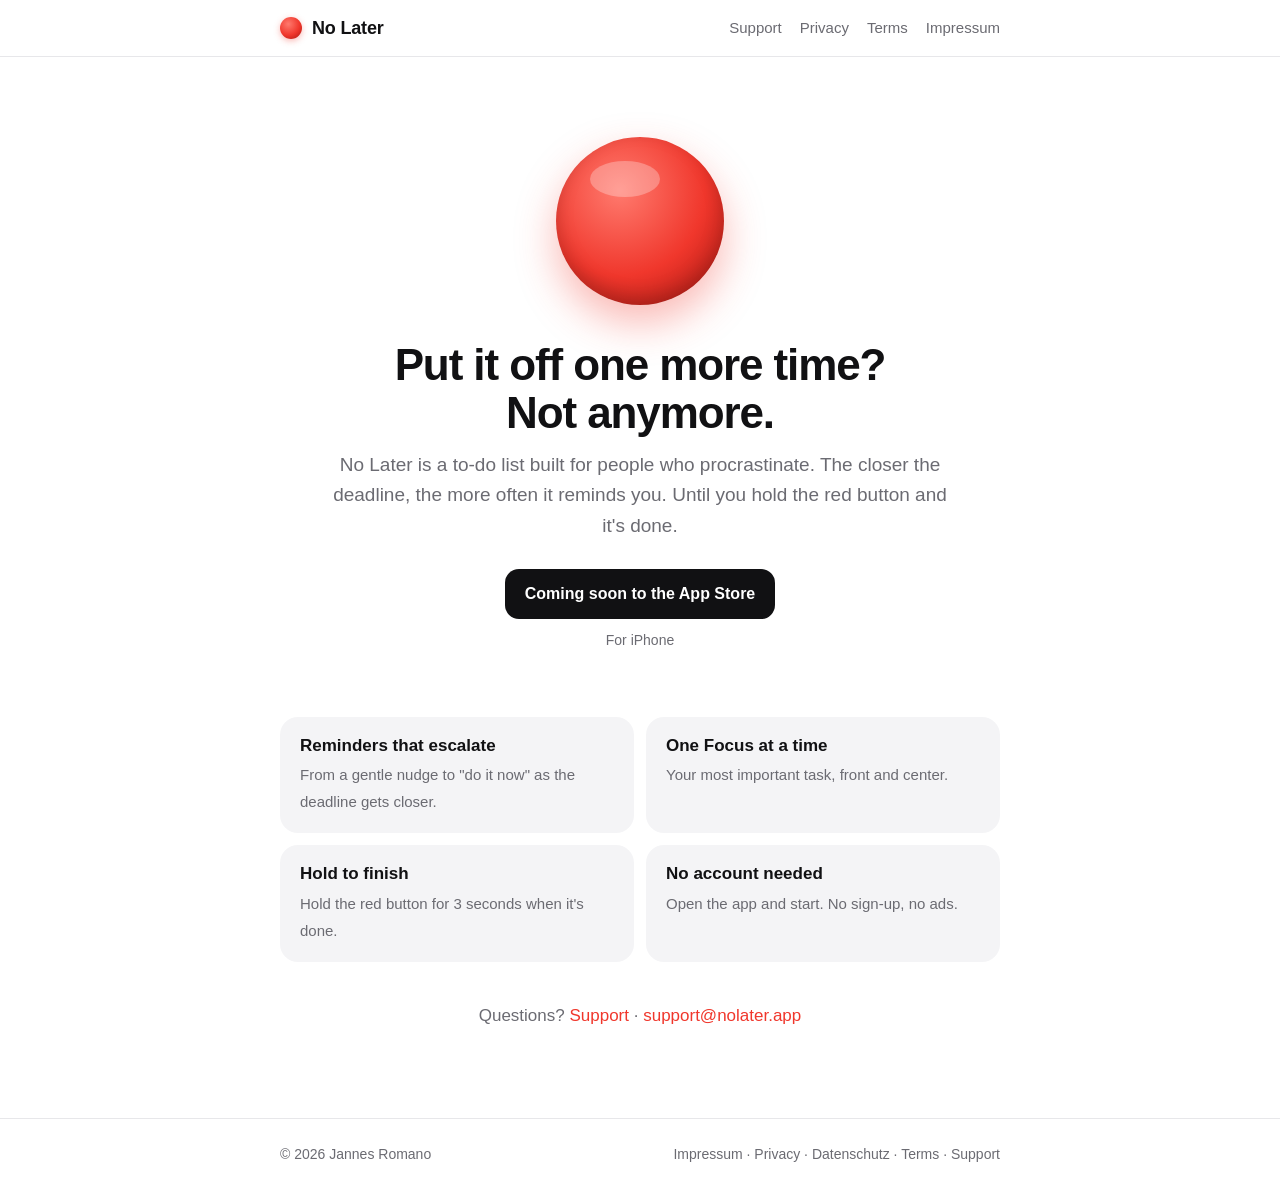
==== index.html @ 513e259f "Add No Later website (start page, support, privacy, terms, Impressum) Co-Authored-By: Claude Opus 5." ====
<!doctype html>
<html lang="en">
<head>
<meta charset="utf-8">
<meta name="viewport" content="width=device-width, initial-scale=1, viewport-fit=cover">
<title>No Later – Beat Procrastination</title>
<meta name="description" content="No Later is a to-do list for people who procrastinate. Reminders get more frequent as the deadline gets closer.">
<link rel="icon" href="data:image/svg+xml,%3Csvg xmlns='http://www.w3.org/2000/svg' viewBox='0 0 64 64'%3E%3Cdefs%3E%3CradialGradient id='g' cx='38%25' cy='32%25' r='70%25'%3E%3Cstop offset='0' stop-color='%23FF7A6E'/%3E%3Cstop offset='.55' stop-color='%23F0372C'/%3E%3Cstop offset='1' stop-color='%23A8150F'/%3E%3C/radialGradient%3E%3C/defs%3E%3Ccircle cx='32' cy='32' r='28' fill='url(%23g)'/%3E%3C/svg%3E">
<link rel="stylesheet" href="style.css">
</head>
<body>
<header class="top"><div class="wrap">
  <a class="brand" href="index.html"><span class="dot" aria-hidden="true"></span>No Later</a>
  <nav class="links" aria-label="Main"><a href="support.html">Support</a><a href="privacy.html">Privacy</a><a href="terms.html">Terms</a><a href="impressum.html">Impressum</a></nav>
</div></header>
<main><div class="wrap">
<section class="hero">
  <div class="button3d" aria-hidden="true"></div>
  <h1>Put it off one more time?<br>Not anymore.</h1>
  <p class="lead">No Later is a to-do list built for people who procrastinate. The closer the deadline, the more often it reminds you. Until you hold the red button and it's done.</p>
  <span class="cta">Coming soon to the App Store</span>
  <p class="soon">For iPhone</p>
</section>
<section class="features">
  <div class="feat"><b>Reminders that escalate</b><span>From a gentle nudge to "do it now" as the deadline gets closer.</span></div>
  <div class="feat"><b>One Focus at a time</b><span>Your most important task, front and center.</span></div>
  <div class="feat"><b>Hold to finish</b><span>Hold the red button for 3 seconds when it's done.</span></div>
  <div class="feat"><b>No account needed</b><span>Open the app and start. No sign-up, no ads.</span></div>
</section>
<p class="muted" style="margin-top:40px;text-align:center">Questions? <a href="support.html">Support</a> · <a href="mailto:support@nolater.app">support@nolater.app</a></p>

</div></main>
<footer><div class="wrap">
  <span>© 2026 Jannes Romano</span>
  <span><a href="impressum.html">Impressum</a> · <a href="privacy.html">Privacy</a> · <a href="datenschutz.html">Datenschutz</a> · <a href="terms.html">Terms</a> · <a href="support.html">Support</a></span>
</div></footer>
</body>
</html>
---- style.css ----
:root{
  --bg:#ffffff; --fg:#111113; --muted:#6b6b72; --line:#e7e7ea; --card:#f4f4f6;
  --accent:#F0372C; --accent-ink:#ffffff;
  --sans:-apple-system,BlinkMacSystemFont,"SF Pro Text","Inter","Segoe UI",Roboto,Helvetica,Arial,sans-serif;
  --display:-apple-system,BlinkMacSystemFont,"SF Pro Display","Inter","Segoe UI",Roboto,Helvetica,Arial,sans-serif;
  color-scheme:light;
}
@media (prefers-color-scheme: dark){
  :root{ --bg:#000000; --fg:#f5f5f7; --muted:#98989f; --line:#2c2c2e; --card:#1c1c1e; color-scheme:dark; }
}
*{box-sizing:border-box}
html{-webkit-text-size-adjust:100%}
body{margin:0;background:var(--bg);color:var(--fg);font:17px/1.6 var(--sans);-webkit-font-smoothing:antialiased}
a{color:var(--accent);text-decoration:none}
a:hover{text-decoration:underline}
a:focus-visible,button:focus-visible{outline:2px solid var(--accent);outline-offset:3px;border-radius:6px}
.wrap{max-width:760px;margin:0 auto;padding-inline:max(20px,env(safe-area-inset-left,0px)) max(20px,env(safe-area-inset-right,0px))}
header.top{border-bottom:1px solid var(--line)}
header.top .wrap{display:flex;align-items:center;justify-content:space-between;gap:16px;padding-block:16px}
.brand{white-space:nowrap;flex-shrink:0;display:flex;align-items:center;gap:10px;color:var(--fg);font:700 18px/1 var(--display);letter-spacing:-.01em}
.brand:hover{text-decoration:none}
.dot{width:22px;height:22px;border-radius:50%;background:radial-gradient(circle at 38% 32%,#FF7A6E 0%,#F0372C 55%,#A8150F 100%);box-shadow:0 2px 6px rgba(240,55,44,.35)}
nav.links{display:flex;gap:18px;flex-wrap:wrap;font-size:15px}
nav.links a{color:var(--muted)}
nav.links a:hover{color:var(--fg);text-decoration:none}
main{padding-block:48px 72px}
h1{font:800 clamp(32px,6vw,44px)/1.1 var(--display);letter-spacing:-.025em;margin:0 0 12px;text-wrap:balance}
h2{font:700 22px/1.3 var(--display);letter-spacing:-.01em;margin:40px 0 10px}
h3{font:650 18px/1.35 var(--display);margin:26px 0 6px}
p,li{color:var(--fg)}
.muted{color:var(--muted)}
.lead{font-size:19px;color:var(--muted);margin:0 0 28px;max-width:60ch}
ul{padding-left:1.2em}
li{margin:4px 0}
.card{background:var(--card);border-radius:18px;padding:20px 22px;margin:18px 0}
.card p{margin:4px 0}
.lang{font-size:14px;color:var(--muted);margin-bottom:24px}
.toc{columns:2;column-gap:28px;font-size:15px;padding-left:1.1em}
@media (max-width:560px){.toc{columns:1}}
@media (max-width:560px){nav.links{gap:10px;font-size:13px;justify-content:flex-end;flex-wrap:nowrap}header.top .wrap{gap:10px}}
footer{border-top:1px solid var(--line)}
footer .wrap{display:flex;justify-content:space-between;flex-wrap:wrap;gap:12px;padding-block:24px;font-size:14px;color:var(--muted)}
footer a{color:var(--muted)}
/* landing */
.hero{display:flex;flex-direction:column;align-items:center;text-align:center;padding-block:24px 8px}
.button3d{width:168px;height:168px;border-radius:50%;margin:8px auto 36px;position:relative;
  background:radial-gradient(circle at 38% 32%,#FF7A6E 0%,#F0372C 55%,#A8150F 100%);
  box-shadow:0 18px 40px rgba(240,55,44,.35), inset 0 -8px 18px rgba(0,0,0,.18)}
.button3d::after{content:"";position:absolute;left:34px;top:24px;width:70px;height:36px;border-radius:50%;background:rgba(255,255,255,.28)}
@media (prefers-reduced-motion:no-preference){ .button3d{animation:breathe 3.2s ease-in-out infinite} }
@keyframes breathe{50%{transform:scale(1.03)}}
.cta{display:inline-flex;align-items:center;gap:10px;background:var(--fg);color:var(--bg);border-radius:14px;padding:12px 20px;font-weight:600;font-size:16px}
.cta:hover{text-decoration:none;opacity:.9}
.soon{font-size:14px;color:var(--muted);margin-top:10px}
.features{display:grid;grid-template-columns:repeat(2,minmax(0,1fr));gap:12px;margin-top:44px;text-align:left}
@media (max-width:600px){.features{grid-template-columns:1fr}}
.feat{background:var(--card);border-radius:18px;padding:18px 20px}
.feat b{display:block;font:650 17px/1.3 var(--display);margin-bottom:4px}
.feat span{color:var(--muted);font-size:15px}
.ph{background:rgba(240,55,44,.12);border-radius:4px;padding:0 4px}
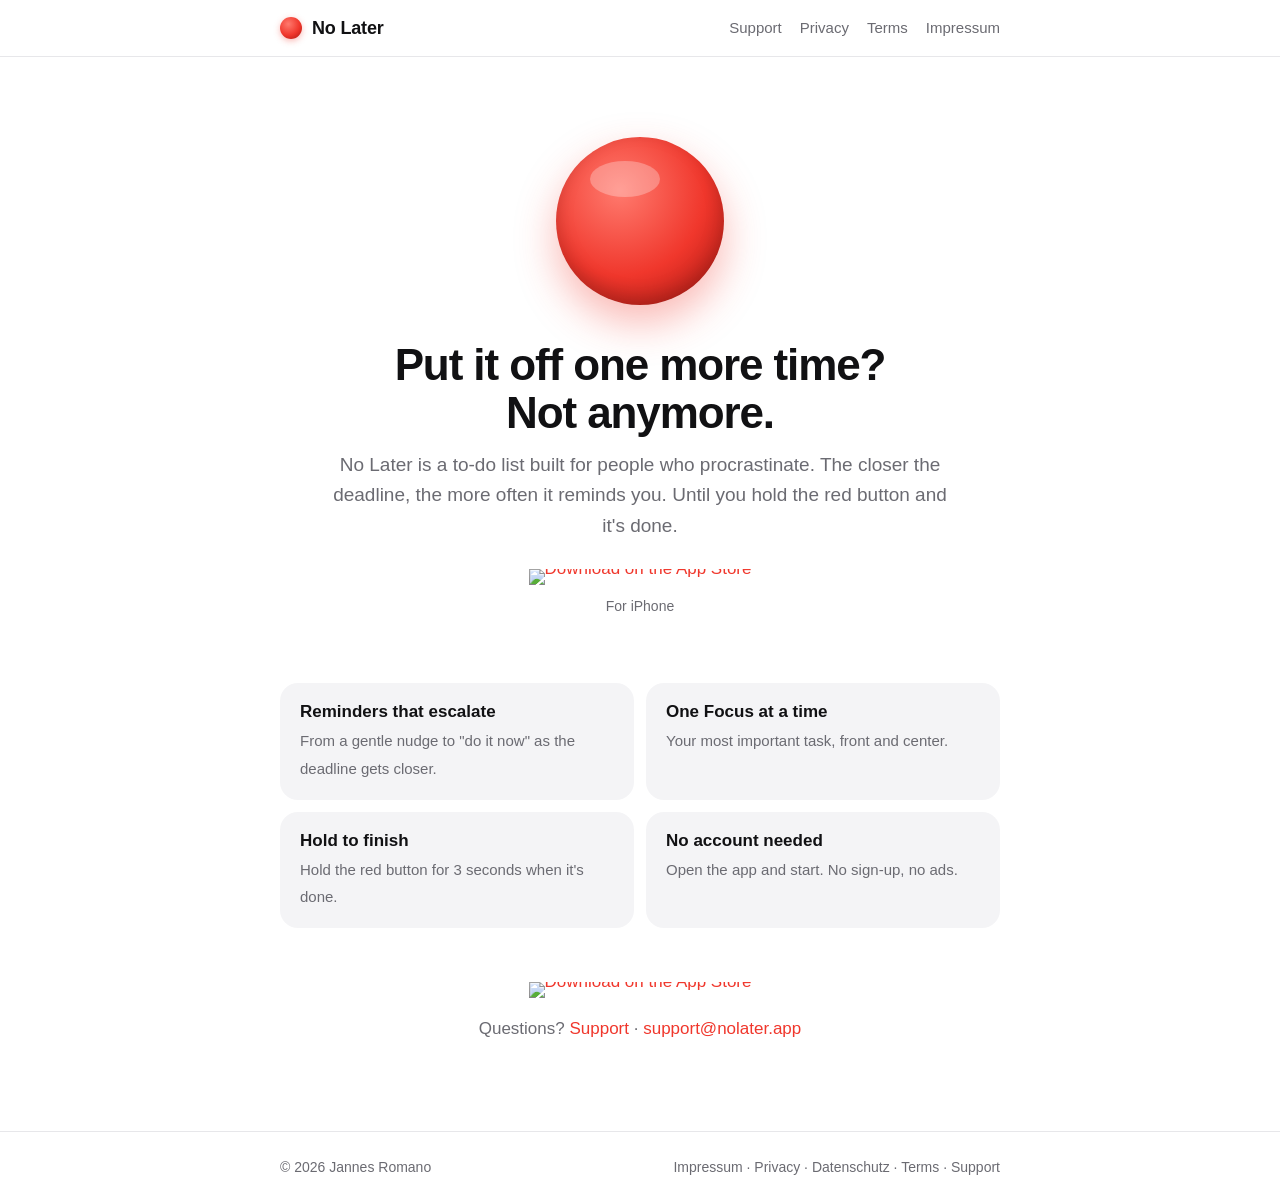
==== commit 848ea417: "Launch: App-Store-Badge mit Kampagnenlink, Smart App Banner (erst zum Launch nach main mergen) Co-Au" ====
--- a/index.html
+++ b/index.html
@@ -6,6 +6,7 @@
 <title>No Later – Beat Procrastination</title>
 <meta name="description" content="No Later is a to-do list for people who procrastinate. Reminders get more frequent as the deadline gets closer.">
 <link rel="icon" href="data:image/svg+xml,%3Csvg xmlns='http://www.w3.org/2000/svg' viewBox='0 0 64 64'%3E%3Cdefs%3E%3CradialGradient id='g' cx='38%25' cy='32%25' r='70%25'%3E%3Cstop offset='0' stop-color='%23FF7A6E'/%3E%3Cstop offset='.55' stop-color='%23F0372C'/%3E%3Cstop offset='1' stop-color='%23A8150F'/%3E%3C/radialGradient%3E%3C/defs%3E%3Ccircle cx='32' cy='32' r='28' fill='url(%23g)'/%3E%3C/svg%3E">
+<meta name="apple-itunes-app" content="app-id=6831222952">
 <link rel="stylesheet" href="style.css">
 </head>
 <body>
@@ -18,7 +19,7 @@
   <div class="button3d" aria-hidden="true"></div>
   <h1>Put it off one more time?<br>Not anymore.</h1>
   <p class="lead">No Later is a to-do list built for people who procrastinate. The closer the deadline, the more often it reminds you. Until you hold the red button and it's done.</p>
-  <span class="cta">Coming soon to the App Store</span>
+  <a class="badge" href="https://apps.apple.com/app/apple-store/id6831222952?pt=129748574&ct=website&mt=8"><img src="https://tools.applemediaservices.com/api/badges/download-on-the-app-store/black/en-us?size=250x83" alt="Download on the App Store" width="180" height="60"></a>
   <p class="soon">For iPhone</p>
 </section>
 <section class="features">
@@ -27,7 +28,8 @@
   <div class="feat"><b>Hold to finish</b><span>Hold the red button for 3 seconds when it's done.</span></div>
   <div class="feat"><b>No account needed</b><span>Open the app and start. No sign-up, no ads.</span></div>
 </section>
-<p class="muted" style="margin-top:40px;text-align:center">Questions? <a href="support.html">Support</a> · <a href="mailto:support@nolater.app">support@nolater.app</a></p>
+<p style="margin-top:40px;text-align:center"><a class="badge" href="https://apps.apple.com/app/apple-store/id6831222952?pt=129748574&ct=website&mt=8"><img src="https://tools.applemediaservices.com/api/badges/download-on-the-app-store/black/en-us?size=250x83" alt="Download on the App Store" width="180" height="60"></a></p>
+<p class="muted" style="margin-top:16px;text-align:center">Questions? <a href="support.html">Support</a> · <a href="mailto:support@nolater.app">support@nolater.app</a></p>
 
 </div></main>
 <footer><div class="wrap">
--- a/style.css
+++ b/style.css
@@ -58,3 +58,7 @@
 .feat b{display:block;font:650 17px/1.3 var(--display);margin-bottom:4px}
 .feat span{color:var(--muted);font-size:15px}
 .ph{background:rgba(240,55,44,.12);border-radius:4px;padding:0 4px}
+
+.badge{display:inline-block;line-height:0}
+.badge img{height:60px;width:auto}
+@media (prefers-color-scheme:dark){.badge img{outline:1px solid #555;border-radius:12px}}
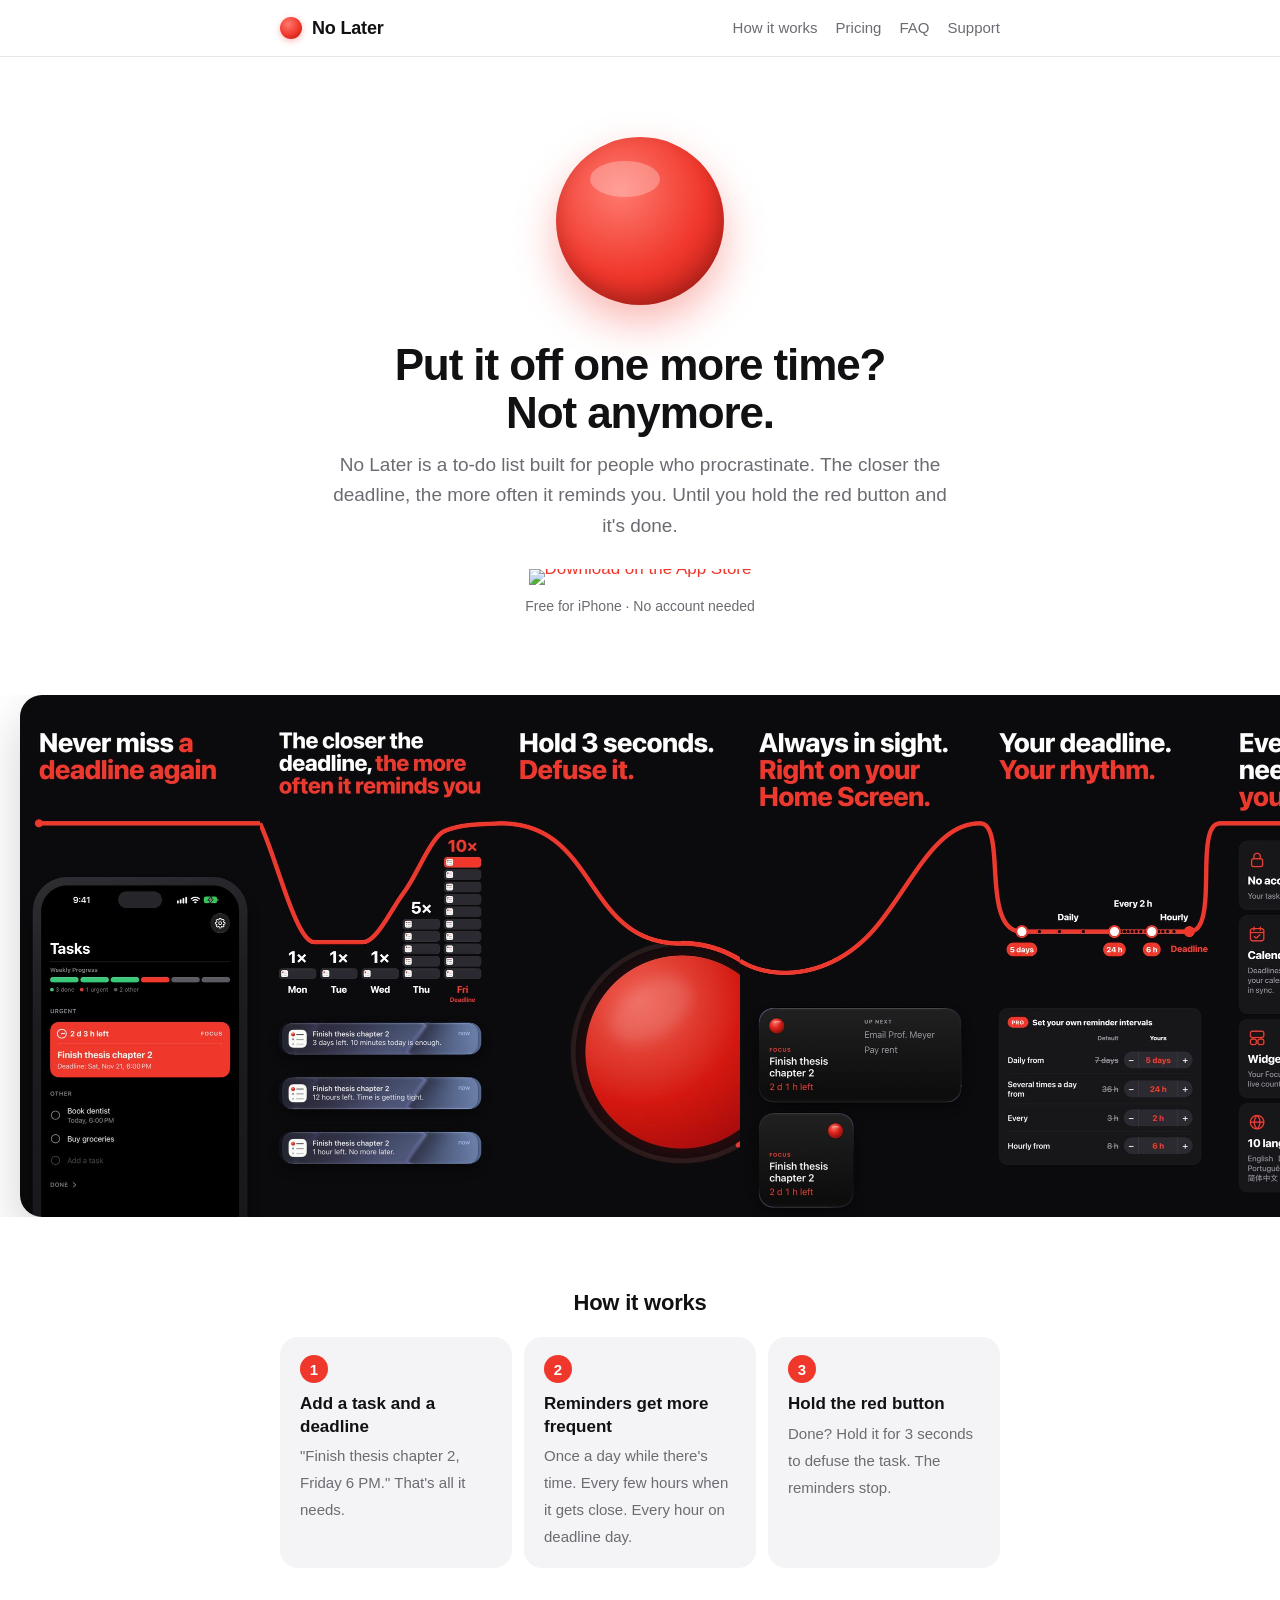
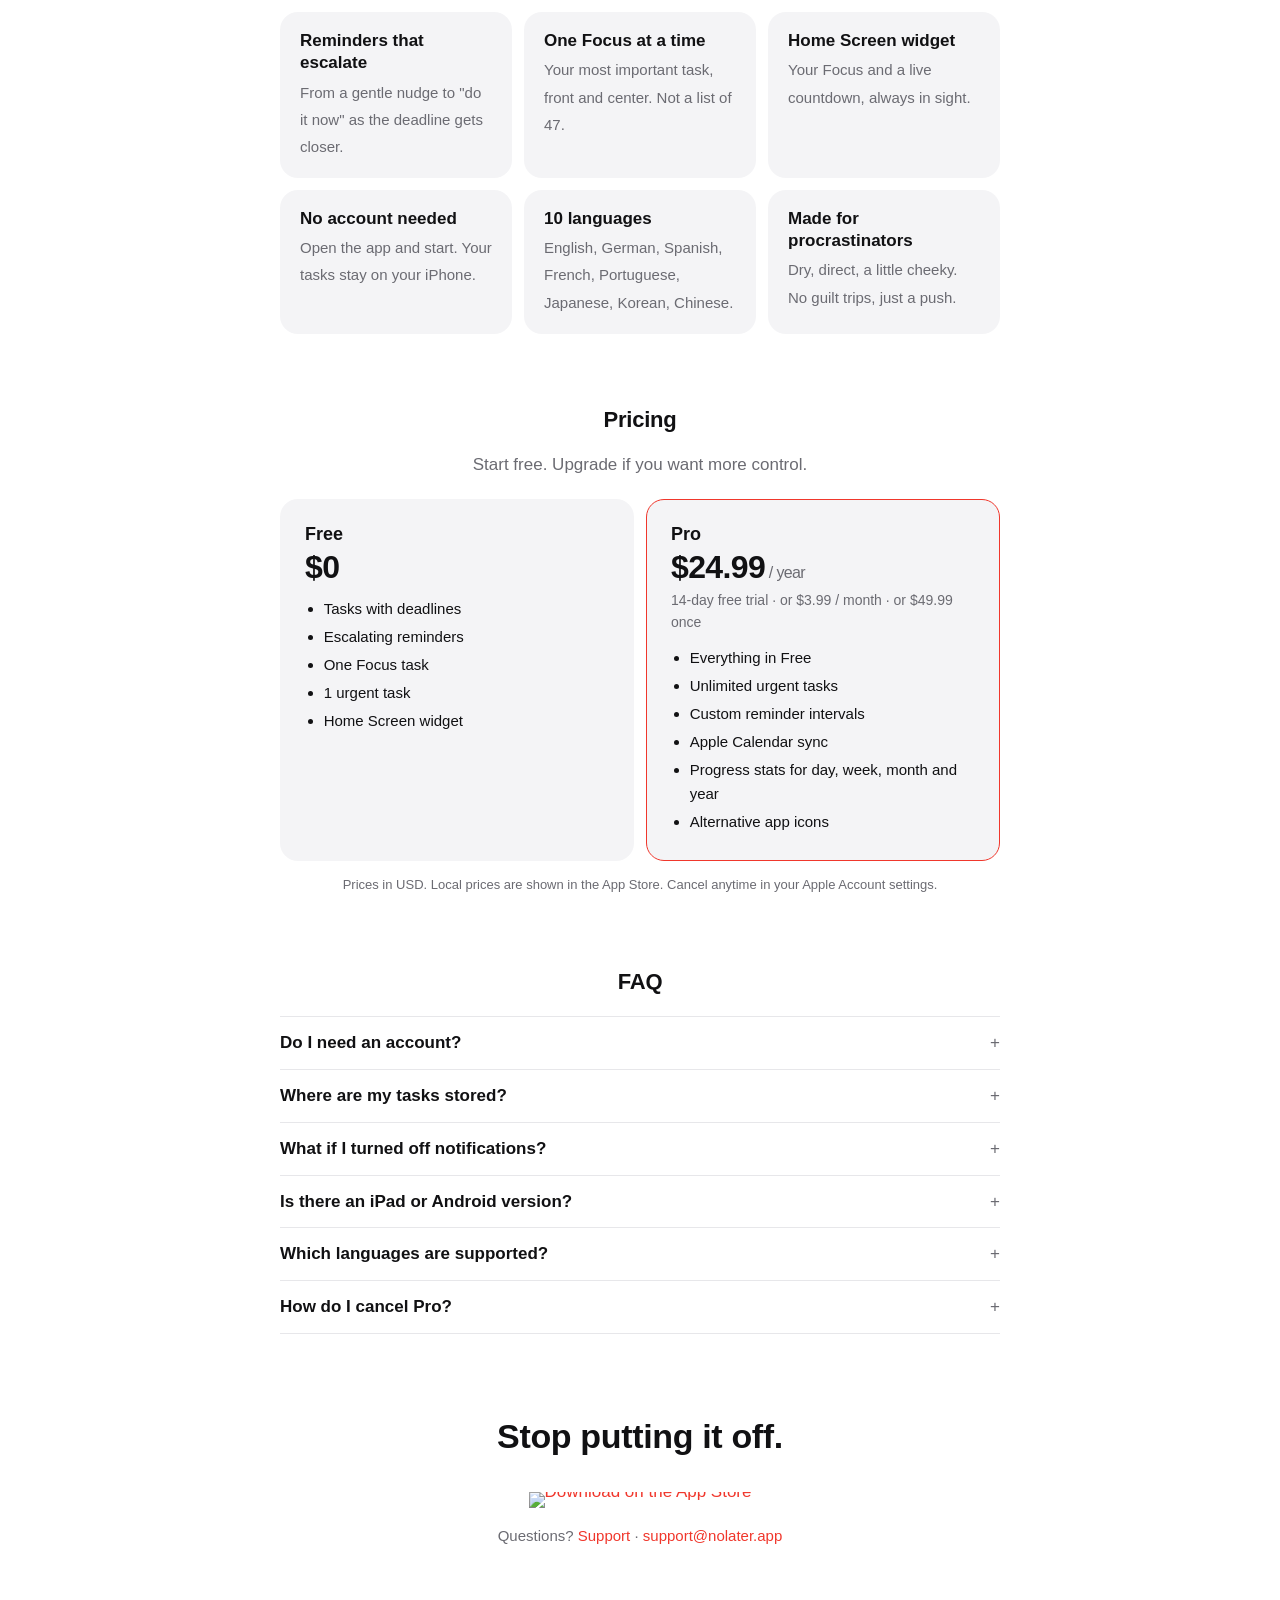
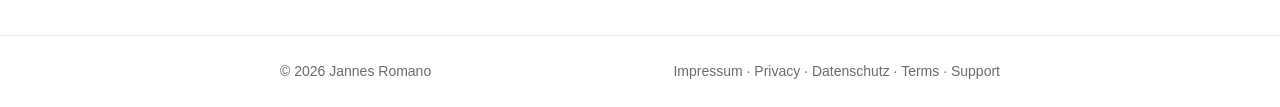
==== commit 308a6e08: "Website v2: screenshots, how it works, pricing, FAQ, OG image, app icons, structured data Co-Authore" ====
--- a/index.html
+++ b/index.html
@@ -3,35 +3,147 @@
 <head>
 <meta charset="utf-8">
 <meta name="viewport" content="width=device-width, initial-scale=1, viewport-fit=cover">
-<title>No Later – Beat Procrastination</title>
-<meta name="description" content="No Later is a to-do list for people who procrastinate. Reminders get more frequent as the deadline gets closer.">
-<link rel="icon" href="data:image/svg+xml,%3Csvg xmlns='http://www.w3.org/2000/svg' viewBox='0 0 64 64'%3E%3Cdefs%3E%3CradialGradient id='g' cx='38%25' cy='32%25' r='70%25'%3E%3Cstop offset='0' stop-color='%23FF7A6E'/%3E%3Cstop offset='.55' stop-color='%23F0372C'/%3E%3Cstop offset='1' stop-color='%23A8150F'/%3E%3C/radialGradient%3E%3C/defs%3E%3Ccircle cx='32' cy='32' r='28' fill='url(%23g)'/%3E%3C/svg%3E">
+<title>No Later – The To-Do List for Procrastinators</title>
+<meta name="description" content="No Later is a to-do list for people who put things off. Reminders get more frequent as your deadline gets closer. Pick one Focus, hold the red button when it's done. Free for iPhone.">
+<link rel="canonical" href="https://nolater.app/">
+<link rel="icon" href="img/icon.svg" type="image/svg+xml">
+<link rel="icon" href="img/icon-32.png" sizes="32x32" type="image/png">
+<link rel="apple-touch-icon" href="img/apple-touch-icon.png">
 <meta name="apple-itunes-app" content="app-id=6831222952">
+<meta name="theme-color" content="#0B0B0D">
+<meta property="og:type" content="website">
+<meta property="og:site_name" content="No Later">
+<meta property="og:url" content="https://nolater.app/">
+<meta property="og:title" content="No Later – The to-do list for people who put things off">
+<meta property="og:description" content="Reminders get more frequent as your deadline gets closer. Free for iPhone.">
+<meta property="og:image" content="https://nolater.app/img/og.jpg">
+<meta property="og:image:width" content="1200">
+<meta property="og:image:height" content="630">
+<meta property="og:image:alt" content="No Later app screenshots: a to-do list with escalating reminders and a red button">
+<meta name="twitter:card" content="summary_large_image">
+<meta name="twitter:title" content="No Later – The to-do list for people who put things off">
+<meta name="twitter:description" content="Reminders get more frequent as your deadline gets closer. Free for iPhone.">
+<meta name="twitter:image" content="https://nolater.app/img/og.jpg">
+<script type="application/ld+json">
+{
+  "@context": "https://schema.org",
+  "@type": "MobileApplication",
+  "name": "No Later",
+  "alternateName": "No Later: Beat Procrastination",
+  "description": "A to-do list for people who put things off. Reminders get more frequent as your deadline gets closer.",
+  "url": "https://nolater.app/",
+  "image": "https://nolater.app/img/icon-512.png",
+  "operatingSystem": "iOS 18.0 or later",
+  "applicationCategory": "ProductivityApplication",
+  "downloadUrl": "https://apps.apple.com/app/id6831222952",
+  "inLanguage": ["en","de","es","fr","pt-BR","pt-PT","ja","ko","zh-Hans","zh-Hant"],
+  "author": {"@type": "Person", "name": "Jannes Romano"},
+  "offers": [
+    {"@type": "Offer", "name": "Free", "price": "0", "priceCurrency": "USD"},
+    {"@type": "Offer", "name": "Pro Monthly", "price": "3.99", "priceCurrency": "USD"},
+    {"@type": "Offer", "name": "Pro Yearly", "price": "24.99", "priceCurrency": "USD"},
+    {"@type": "Offer", "name": "Pro Lifetime", "price": "49.99", "priceCurrency": "USD"}
+  ]
+}
+</script>
 <link rel="stylesheet" href="style.css">
 </head>
 <body>
 <header class="top"><div class="wrap">
   <a class="brand" href="index.html"><span class="dot" aria-hidden="true"></span>No Later</a>
-  <nav class="links" aria-label="Main"><a href="support.html">Support</a><a href="privacy.html">Privacy</a><a href="terms.html">Terms</a><a href="impressum.html">Impressum</a></nav>
+  <nav class="links" aria-label="Main"><a href="#how">How it works</a><a href="#pricing">Pricing</a><a href="#faq">FAQ</a><a href="support.html">Support</a></nav>
 </div></header>
-<main><div class="wrap">
+<main>
+<div class="wrap">
 <section class="hero">
   <div class="button3d" aria-hidden="true"></div>
   <h1>Put it off one more time?<br>Not anymore.</h1>
   <p class="lead">No Later is a to-do list built for people who procrastinate. The closer the deadline, the more often it reminds you. Until you hold the red button and it's done.</p>
   <a class="badge" href="https://apps.apple.com/app/apple-store/id6831222952?pt=129748574&ct=website&mt=8"><img src="https://tools.applemediaservices.com/api/badges/download-on-the-app-store/black/en-us?size=250x83" alt="Download on the App Store" width="180" height="60"></a>
-  <p class="soon">For iPhone</p>
+  <p class="soon">Free for iPhone · No account needed</p>
 </section>
-<section class="features">
+</div>
+
+<section class="gallery" aria-label="App screenshots">
+  <div class="strip">
+    <img src="img/shot-1.jpg" width="480" height="1043" alt="Never miss a deadline again: the No Later task list with one urgent Focus task">
+    <img src="img/shot-2.jpg" width="480" height="1043" alt="The closer the deadline, the more often it reminds you: from once a day to ten times on deadline day" loading="lazy">
+    <img src="img/shot-3.jpg" width="480" height="1043" alt="Hold 3 seconds to defuse it: the big red button" loading="lazy">
+    <img src="img/shot-4.jpg" width="480" height="1043" alt="Always in sight: Home Screen widgets with your Focus and a countdown" loading="lazy">
+    <img src="img/shot-5.jpg" width="480" height="1043" alt="Your deadline, your rhythm: custom reminder intervals" loading="lazy">
+    <img src="img/shot-6.jpg" width="480" height="1043" alt="No account, calendar, progress, widget, app icons, 10 languages" loading="lazy">
+    <img src="img/shot-7.jpg" width="480" height="1043" alt="Finally done before the deadline" loading="lazy">
+  </div>
+</section>
+
+<div class="wrap">
+<section id="how">
+  <h2 class="center">How it works</h2>
+  <ol class="steps">
+    <li><b>Add a task and a deadline</b><span>"Finish thesis chapter 2, Friday 6 PM." That's all it needs.</span></li>
+    <li><b>Reminders get more frequent</b><span>Once a day while there's time. Every few hours when it gets close. Every hour on deadline day.</span></li>
+    <li><b>Hold the red button</b><span>Done? Hold it for 3 seconds to defuse the task. The reminders stop.</span></li>
+  </ol>
+</section>
+
+<section class="features" aria-label="Features">
   <div class="feat"><b>Reminders that escalate</b><span>From a gentle nudge to "do it now" as the deadline gets closer.</span></div>
-  <div class="feat"><b>One Focus at a time</b><span>Your most important task, front and center.</span></div>
-  <div class="feat"><b>Hold to finish</b><span>Hold the red button for 3 seconds when it's done.</span></div>
-  <div class="feat"><b>No account needed</b><span>Open the app and start. No sign-up, no ads.</span></div>
+  <div class="feat"><b>One Focus at a time</b><span>Your most important task, front and center. Not a list of 47.</span></div>
+  <div class="feat"><b>Home Screen widget</b><span>Your Focus and a live countdown, always in sight.</span></div>
+  <div class="feat"><b>No account needed</b><span>Open the app and start. Your tasks stay on your iPhone.</span></div>
+  <div class="feat"><b>10 languages</b><span>English, German, Spanish, French, Portuguese, Japanese, Korean, Chinese.</span></div>
+  <div class="feat"><b>Made for procrastinators</b><span>Dry, direct, a little cheeky. No guilt trips, just a push.</span></div>
 </section>
-<p style="margin-top:40px;text-align:center"><a class="badge" href="https://apps.apple.com/app/apple-store/id6831222952?pt=129748574&ct=website&mt=8"><img src="https://tools.applemediaservices.com/api/badges/download-on-the-app-store/black/en-us?size=250x83" alt="Download on the App Store" width="180" height="60"></a></p>
-<p class="muted" style="margin-top:16px;text-align:center">Questions? <a href="support.html">Support</a> · <a href="mailto:support@nolater.app">support@nolater.app</a></p>
 
-</div></main>
+<section id="pricing">
+  <h2 class="center">Pricing</h2>
+  <p class="muted center">Start free. Upgrade if you want more control.</p>
+  <div class="plans">
+    <div class="plan">
+      <h3>Free</h3>
+      <p class="price">$0</p>
+      <ul>
+        <li>Tasks with deadlines</li>
+        <li>Escalating reminders</li>
+        <li>One Focus task</li>
+        <li>1 urgent task</li>
+        <li>Home Screen widget</li>
+      </ul>
+    </div>
+    <div class="plan pro">
+      <h3>Pro</h3>
+      <p class="price">$24.99<small> / year</small></p>
+      <p class="sub">14-day free trial · or $3.99 / month · or $49.99 once</p>
+      <ul>
+        <li>Everything in Free</li>
+        <li>Unlimited urgent tasks</li>
+        <li>Custom reminder intervals</li>
+        <li>Apple Calendar sync</li>
+        <li>Progress stats for day, week, month and year</li>
+        <li>Alternative app icons</li>
+      </ul>
+    </div>
+  </div>
+  <p class="fine center">Prices in USD. Local prices are shown in the App Store. Cancel anytime in your Apple Account settings.</p>
+</section>
+
+<section id="faq">
+  <h2 class="center">FAQ</h2>
+  <details><summary>Do I need an account?</summary><p>No. There's no sign-up and no login. Open the app and add your first task.</p></details>
+  <details><summary>Where are my tasks stored?</summary><p>On your iPhone. No Later sends anonymous usage statistics to improve the app, and you can turn them off in the app's settings. Details are in the <a href="privacy.html">Privacy Policy</a>.</p></details>
+  <details><summary>What if I turned off notifications?</summary><p>Then No Later can't remind you, and reminders are the whole point. Turn them back on in the iPhone Settings app under No Later → Notifications.</p></details>
+  <details><summary>Is there an iPad or Android version?</summary><p>Not yet. No Later is made for iPhone (iOS 18 or later).</p></details>
+  <details><summary>Which languages are supported?</summary><p>English, German, Spanish, French, Portuguese (Brazil and Portugal), Japanese, Korean, and Chinese (Simplified and Traditional).</p></details>
+  <details><summary>How do I cancel Pro?</summary><p>In the Settings app: tap your name → Subscriptions → No Later. Lifetime is a one-time purchase and doesn't renew.</p></details>
+</section>
+
+<section class="final">
+  <h2>Stop putting it off.</h2>
+  <a class="badge" href="https://apps.apple.com/app/apple-store/id6831222952?pt=129748574&ct=website&mt=8"><img src="https://tools.applemediaservices.com/api/badges/download-on-the-app-store/black/en-us?size=250x83" alt="Download on the App Store" width="180" height="60"></a>
+  <p class="muted">Questions? <a href="support.html">Support</a> · <a href="mailto:support@nolater.app">support@nolater.app</a></p>
+</section>
+</div>
+</main>
 <footer><div class="wrap">
   <span>© 2026 Jannes Romano</span>
   <span><a href="impressum.html">Impressum</a> · <a href="privacy.html">Privacy</a> · <a href="datenschutz.html">Datenschutz</a> · <a href="terms.html">Terms</a> · <a href="support.html">Support</a></span>
--- a/style.css
+++ b/style.css
@@ -62,3 +62,44 @@
 .badge{display:inline-block;line-height:0}
 .badge img{height:60px;width:auto}
 @media (prefers-color-scheme:dark){.badge img{outline:1px solid #555;border-radius:12px}}
+
+/* v2 landing */
+.center{text-align:center}
+section[id]{scroll-margin-top:24px}
+.gallery{margin:56px 0 8px;overflow-x:auto;scroll-snap-type:x mandatory;-webkit-overflow-scrolling:touch;scrollbar-width:none;padding-inline:max(20px,calc((100vw - 1240px)/2))}
+.gallery::-webkit-scrollbar{display:none}
+.strip{display:flex;width:max-content;border-radius:22px;overflow:hidden;box-shadow:0 20px 50px rgba(0,0,0,.18)}
+.strip img{display:block;width:240px;height:auto;scroll-snap-align:start}
+@media (max-width:600px){.strip img{width:200px}}
+.steps{list-style:none;counter-reset:s;padding:0;margin:20px 0 0;display:grid;grid-template-columns:repeat(3,minmax(0,1fr));gap:12px}
+@media (max-width:700px){.steps{grid-template-columns:1fr}}
+.steps li{counter-increment:s;background:var(--card);border-radius:18px;padding:18px 20px;margin:0}
+.steps li::before{content:counter(s);display:inline-grid;place-items:center;width:28px;height:28px;border-radius:50%;background:var(--accent);color:#fff;font:700 15px/1 var(--display);margin-bottom:10px}
+.steps b{display:block;font:650 17px/1.3 var(--display);margin-bottom:4px}
+.steps span{color:var(--muted);font-size:15px}
+#how h2,#pricing h2,#faq h2{margin-top:72px}
+.features{grid-template-columns:repeat(3,minmax(0,1fr))}
+@media (max-width:760px){.features{grid-template-columns:repeat(2,minmax(0,1fr))}}
+.plans{display:grid;grid-template-columns:repeat(2,minmax(0,1fr));gap:12px;margin-top:20px}
+@media (max-width:600px){.plans{grid-template-columns:1fr}}
+.plan{background:var(--card);border-radius:18px;padding:22px 24px;border:1px solid transparent}
+.plan.pro{border-color:var(--accent)}
+.plan h3{margin:0 0 4px}
+.plan .price{font:800 32px/1.1 var(--display);letter-spacing:-.02em;margin:4px 0}
+.plan .price small{font:500 16px var(--sans);color:var(--muted)}
+.plan .sub{font-size:14px;color:var(--muted);margin:0 0 8px}
+.plan ul{margin:12px 0 0;padding-left:1.1em}
+.plan li{font-size:15px}
+.fine{font-size:13px;color:var(--muted);margin-top:14px}
+details{border-bottom:1px solid var(--line);padding:14px 0}
+details:first-of-type{border-top:1px solid var(--line);margin-top:20px}
+summary{cursor:pointer;font:600 17px/1.4 var(--display);list-style:none;display:flex;justify-content:space-between;gap:12px}
+summary::-webkit-details-marker{display:none}
+summary::after{content:"+";color:var(--muted);font-weight:400}
+details[open] summary::after{content:"–"}
+details p{margin:8px 0 0;color:var(--muted);font-size:16px}
+.final{text-align:center;margin-top:80px}
+.final h2{font-size:clamp(26px,5vw,34px);margin:0 0 20px}
+.final .muted{margin-top:16px;font-size:15px}
+@media (max-width:560px){nav.links a[href="#faq"]{display:none}}
+@media (max-width:600px){.features{grid-template-columns:1fr}}
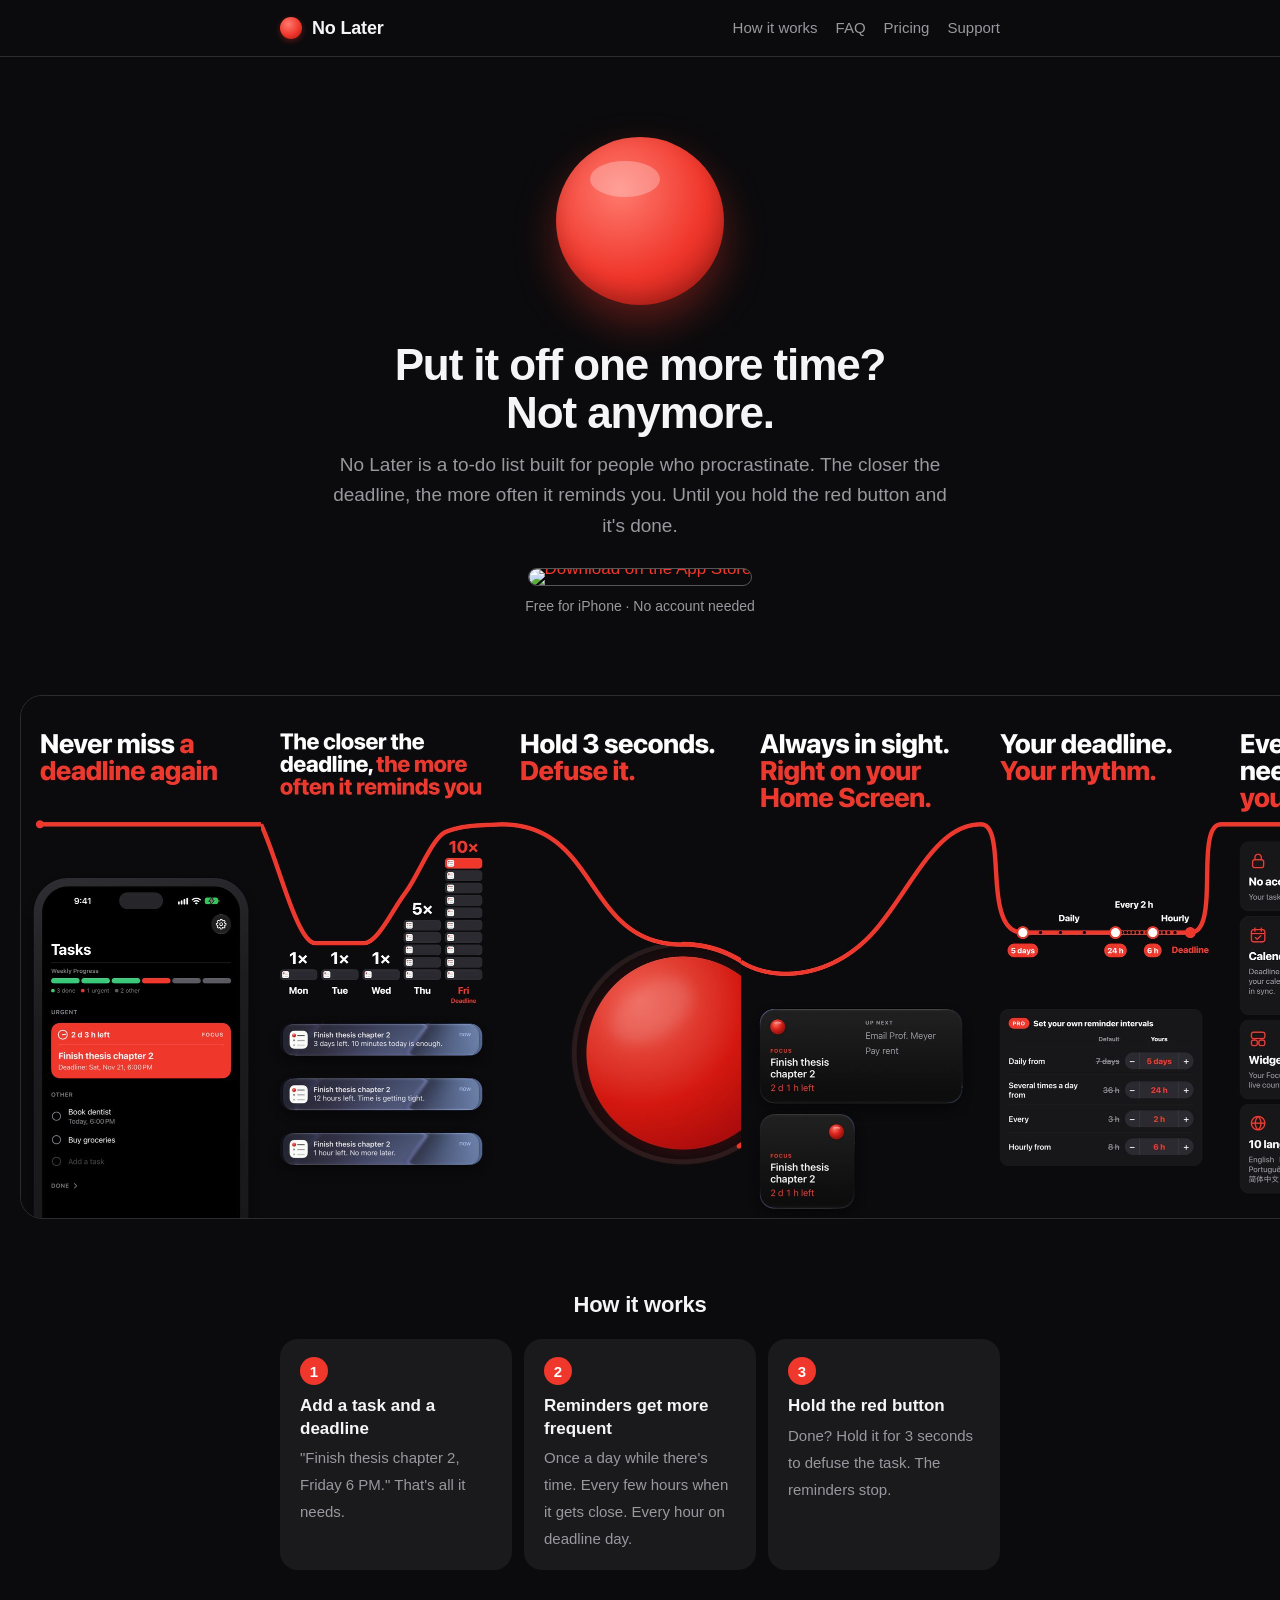
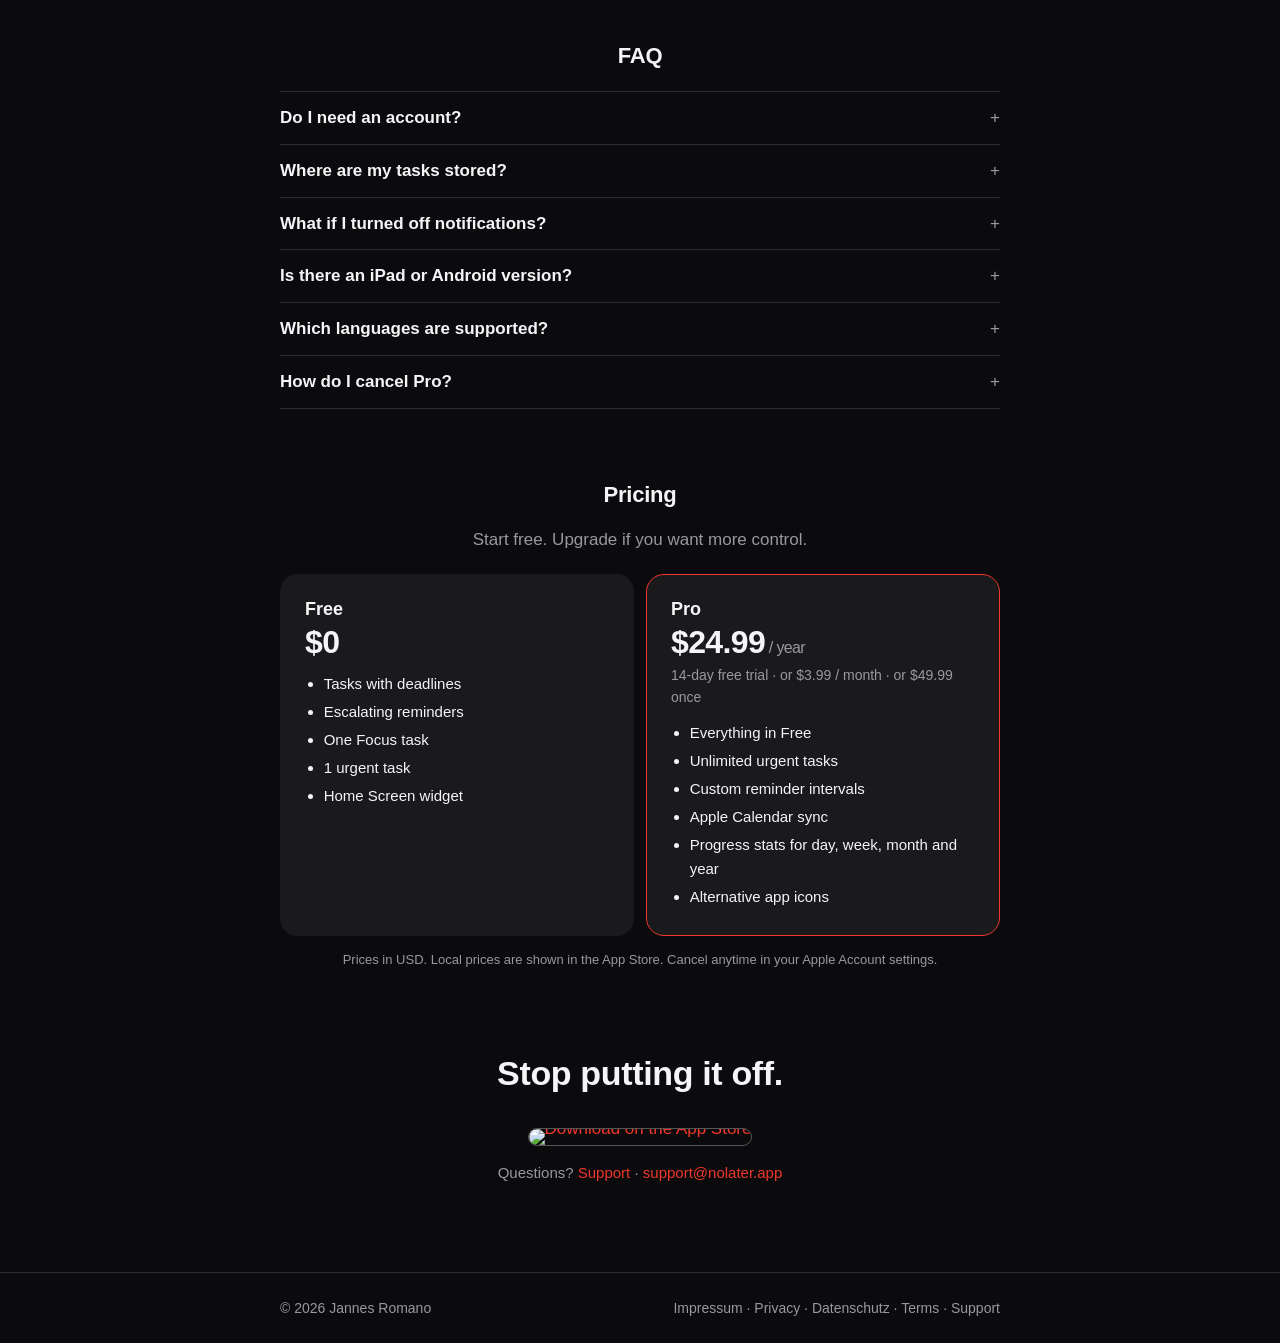
==== commit ffd50aec: "Website: remove feature boxes, pricing below FAQ Co-Authored-By: Claude Opus 5.5 <noreply@anthropic." ====
--- a/index.html
+++ b/index.html
@@ -51,7 +51,7 @@
 <body>
 <header class="top"><div class="wrap">
   <a class="brand" href="index.html"><span class="dot" aria-hidden="true"></span>No Later</a>
-  <nav class="links" aria-label="Main"><a href="#how">How it works</a><a href="#pricing">Pricing</a><a href="#faq">FAQ</a><a href="support.html">Support</a></nav>
+  <nav class="links" aria-label="Main"><a href="#how">How it works</a><a href="#faq">FAQ</a><a href="#pricing">Pricing</a><a href="support.html">Support</a></nav>
 </div></header>
 <main>
 <div class="wrap">
@@ -86,13 +86,16 @@
   </ol>
 </section>
 
-<section class="features" aria-label="Features">
-  <div class="feat"><b>Reminders that escalate</b><span>From a gentle nudge to "do it now" as the deadline gets closer.</span></div>
-  <div class="feat"><b>One Focus at a time</b><span>Your most important task, front and center. Not a list of 47.</span></div>
-  <div class="feat"><b>Home Screen widget</b><span>Your Focus and a live countdown, always in sight.</span></div>
-  <div class="feat"><b>No account needed</b><span>Open the app and start. Your tasks stay on your iPhone.</span></div>
-  <div class="feat"><b>10 languages</b><span>English, German, Spanish, French, Portuguese, Japanese, Korean, Chinese.</span></div>
-  <div class="feat"><b>Made for procrastinators</b><span>Dry, direct, a little cheeky. No guilt trips, just a push.</span></div>
+
+
+<section id="faq">
+  <h2 class="center">FAQ</h2>
+  <details><summary>Do I need an account?</summary><p>No. There's no sign-up and no login. Open the app and add your first task.</p></details>
+  <details><summary>Where are my tasks stored?</summary><p>On your iPhone. No Later sends anonymous usage statistics to improve the app, and you can turn them off in the app's settings. Details are in the <a href="privacy.html">Privacy Policy</a>.</p></details>
+  <details><summary>What if I turned off notifications?</summary><p>Then No Later can't remind you, and reminders are the whole point. Turn them back on in the iPhone Settings app under No Later → Notifications.</p></details>
+  <details><summary>Is there an iPad or Android version?</summary><p>Not yet. No Later is made for iPhone (iOS 18 or later).</p></details>
+  <details><summary>Which languages are supported?</summary><p>English, German, Spanish, French, Portuguese (Brazil and Portugal), Japanese, Korean, and Chinese (Simplified and Traditional).</p></details>
+  <details><summary>How do I cancel Pro?</summary><p>In the Settings app: tap your name → Subscriptions → No Later. Lifetime is a one-time purchase and doesn't renew.</p></details>
 </section>
 
 <section id="pricing">
@@ -127,16 +130,6 @@
   <p class="fine center">Prices in USD. Local prices are shown in the App Store. Cancel anytime in your Apple Account settings.</p>
 </section>
 
-<section id="faq">
-  <h2 class="center">FAQ</h2>
-  <details><summary>Do I need an account?</summary><p>No. There's no sign-up and no login. Open the app and add your first task.</p></details>
-  <details><summary>Where are my tasks stored?</summary><p>On your iPhone. No Later sends anonymous usage statistics to improve the app, and you can turn them off in the app's settings. Details are in the <a href="privacy.html">Privacy Policy</a>.</p></details>
-  <details><summary>What if I turned off notifications?</summary><p>Then No Later can't remind you, and reminders are the whole point. Turn them back on in the iPhone Settings app under No Later → Notifications.</p></details>
-  <details><summary>Is there an iPad or Android version?</summary><p>Not yet. No Later is made for iPhone (iOS 18 or later).</p></details>
-  <details><summary>Which languages are supported?</summary><p>English, German, Spanish, French, Portuguese (Brazil and Portugal), Japanese, Korean, and Chinese (Simplified and Traditional).</p></details>
-  <details><summary>How do I cancel Pro?</summary><p>In the Settings app: tap your name → Subscriptions → No Later. Lifetime is a one-time purchase and doesn't renew.</p></details>
-</section>
-
 <section class="final">
   <h2>Stop putting it off.</h2>
   <a class="badge" href="https://apps.apple.com/app/apple-store/id6831222952?pt=129748574&ct=website&mt=8"><img src="https://tools.applemediaservices.com/api/badges/download-on-the-app-store/black/en-us?size=250x83" alt="Download on the App Store" width="180" height="60"></a>
--- a/style.css
+++ b/style.css
@@ -1,12 +1,9 @@
 :root{
-  --bg:#ffffff; --fg:#111113; --muted:#6b6b72; --line:#e7e7ea; --card:#f4f4f6;
+  --bg:#0B0B0D; --fg:#f5f5f7; --muted:#98989f; --line:#2c2c2e; --card:#1a1a1d;
   --accent:#F0372C; --accent-ink:#ffffff;
   --sans:-apple-system,BlinkMacSystemFont,"SF Pro Text","Inter","Segoe UI",Roboto,Helvetica,Arial,sans-serif;
   --display:-apple-system,BlinkMacSystemFont,"SF Pro Display","Inter","Segoe UI",Roboto,Helvetica,Arial,sans-serif;
-  color-scheme:light;
-}
-@media (prefers-color-scheme: dark){
-  :root{ --bg:#000000; --fg:#f5f5f7; --muted:#98989f; --line:#2c2c2e; --card:#1c1c1e; color-scheme:dark; }
+  color-scheme:dark;
 }
 *{box-sizing:border-box}
 html{-webkit-text-size-adjust:100%}
@@ -61,14 +58,14 @@
 
 .badge{display:inline-block;line-height:0}
 .badge img{height:60px;width:auto}
-@media (prefers-color-scheme:dark){.badge img{outline:1px solid #555;border-radius:12px}}
+.badge img{outline:1px solid #555;border-radius:12px}
 
 /* v2 landing */
 .center{text-align:center}
 section[id]{scroll-margin-top:24px}
 .gallery{margin:56px 0 8px;overflow-x:auto;scroll-snap-type:x mandatory;-webkit-overflow-scrolling:touch;scrollbar-width:none;padding-inline:max(20px,calc((100vw - 1240px)/2))}
 .gallery::-webkit-scrollbar{display:none}
-.strip{display:flex;width:max-content;border-radius:22px;overflow:hidden;box-shadow:0 20px 50px rgba(0,0,0,.18)}
+.strip{display:flex;width:max-content;border-radius:22px;overflow:hidden;border:1px solid var(--line)}
 .strip img{display:block;width:240px;height:auto;scroll-snap-align:start}
 @media (max-width:600px){.strip img{width:200px}}
 .steps{list-style:none;counter-reset:s;padding:0;margin:20px 0 0;display:grid;grid-template-columns:repeat(3,minmax(0,1fr));gap:12px}
@@ -101,5 +98,5 @@
 .final{text-align:center;margin-top:80px}
 .final h2{font-size:clamp(26px,5vw,34px);margin:0 0 20px}
 .final .muted{margin-top:16px;font-size:15px}
-@media (max-width:560px){nav.links a[href="#faq"]{display:none}}
+@media (max-width:560px){nav.links a[href="#pricing"]{display:none}}
 @media (max-width:600px){.features{grid-template-columns:1fr}}
